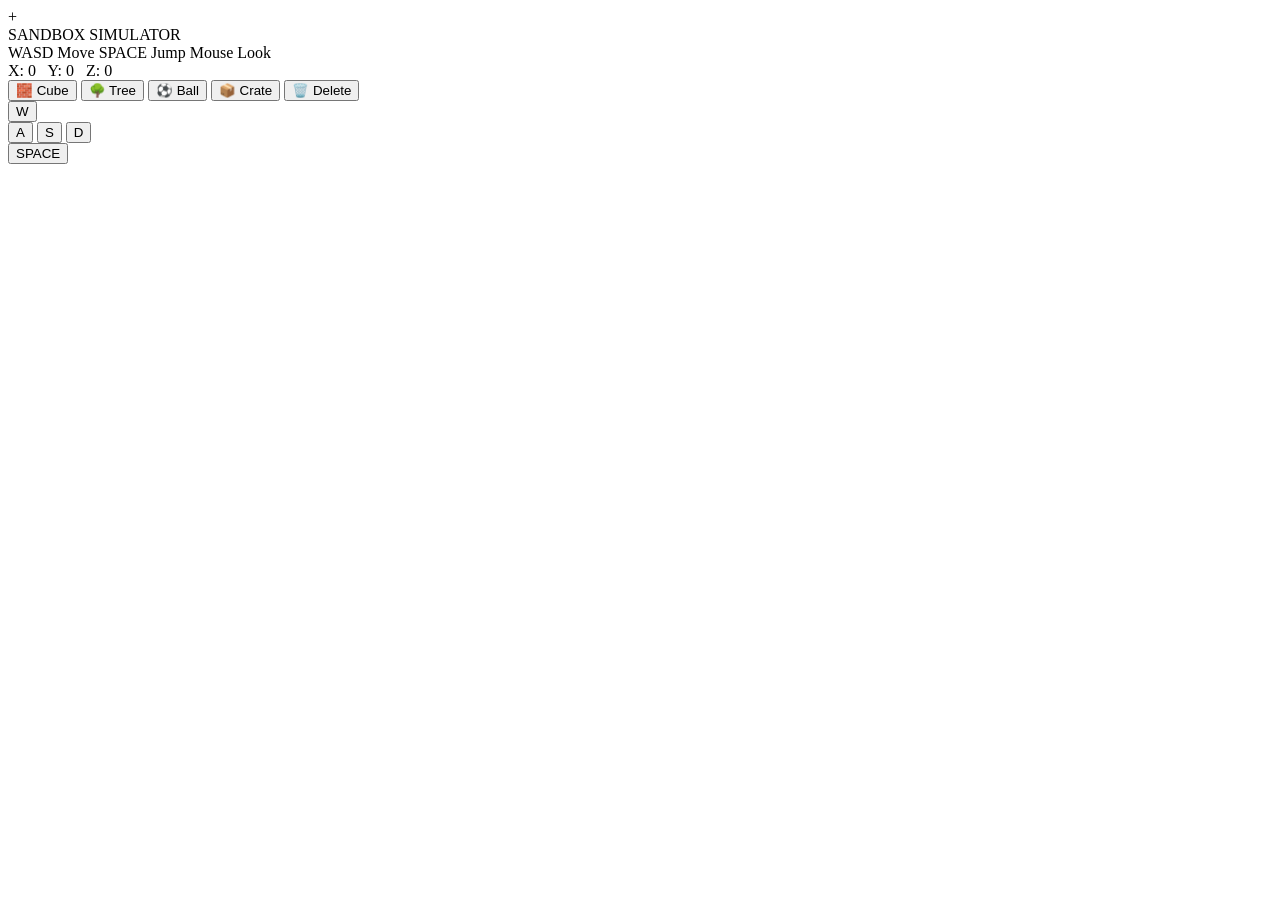
==== index.html @ 4f5f40d2 "Add initial HTML structure for Sandbox Simulator" ====
<!DOCTYPE html>
<html lang="en">
<head>
  <meta charset="UTF-8">
  <meta name="viewport" content="width=device-width, initial-scale=1.0">
  <title>Sandbox Simulator</title>
  <link rel="stylesheet" href="style.css">
</head>

<body>

  <!-- Main Game -->
  <div id="game">

    <!-- Sky -->
    <div id="sky"></div>

    <!-- World -->
    <div id="world">

      <div class="ground"></div>

      <div class="object cube cube1"></div>
      <div class="object cube cube2"></div>
      <div class="object cube cube3"></div>

      <div class="tree tree1">
        <div class="trunk"></div>
        <div class="leaves"></div>
      </div>

      <div class="tree tree2">
        <div class="trunk"></div>
        <div class="leaves"></div>
      </div>

    </div>

    <!-- Crosshair -->
    <div id="crosshair">+</div>

    <!-- HUD -->
    <div id="hud">

      <div class="hud-title">
        SANDBOX SIMULATOR
      </div>

      <div class="hud-info">
        <span>WASD Move</span>
        <span>SPACE Jump</span>
        <span>Mouse Look</span>
      </div>

      <div id="coordinates">
        X: 0 &nbsp; Y: 0 &nbsp; Z: 0
      </div>

    </div>

    <!-- Object toolbar -->
    <div id="toolbar">

      <button class="tool active" data-object="cube">
        🧱
        <span>Cube</span>
      </button>

      <button class="tool" data-object="tree">
        🌳
        <span>Tree</span>
      </button>

      <button class="tool" data-object="ball">
        ⚽
        <span>Ball</span>
      </button>

      <button class="tool" data-object="crate">
        📦
        <span>Crate</span>
      </button>

      <button id="deleteMode">
        🗑️
        <span>Delete</span>
      </button>

    </div>

    <!-- Controls -->
    <div id="controls">

      <div class="control-row">
        <button data-key="w">W</button>
      </div>

      <div class="control-row">
        <button data-key="a">A</button>
        <button data-key="s">S</button>
        <button data-key="d">D</button>
      </div>

      <button id="jumpButton">SPACE</button>

    </div>

  </div>

  <script src="script.js"></script>

</body>
</html>
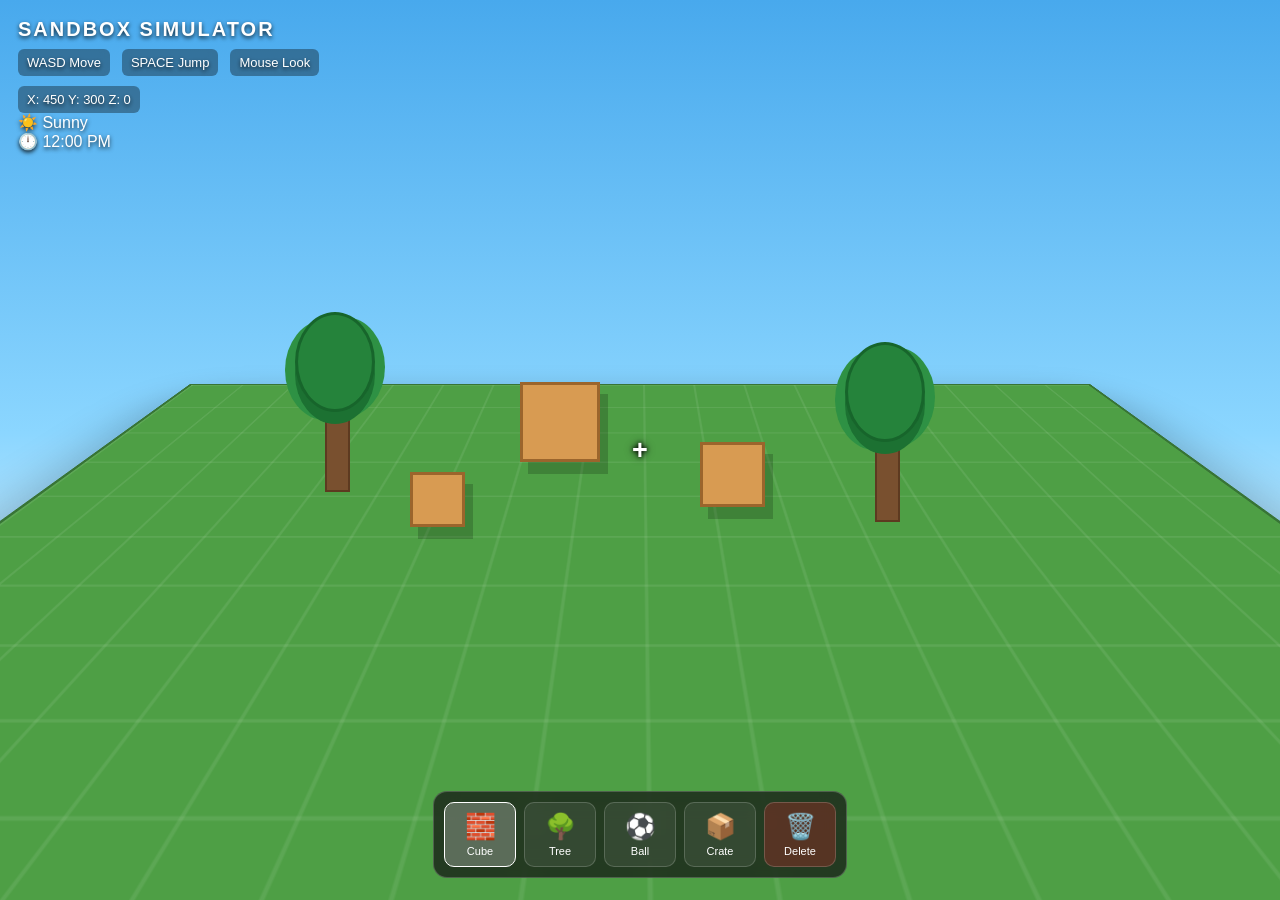
==== commit 50b60861: "Refactor HTML structure and improve comments" ====
--- a/index.html
+++ b/index.html
@@ -9,17 +9,23 @@
 
 <body>
 
-  <!-- Main Game -->
   <div id="game">
 
-    <!-- Sky -->
-    <div id="sky"></div>
+    <!-- SKY / WEATHER -->
+    <div id="sky">
+      <div id="sun"></div>
+      <div id="moon"></div>
+      <div id="cloudLayer"></div>
+      <div id="rainLayer"></div>
+      <div id="fogLayer"></div>
+    </div>
 
-    <!-- World -->
+    <!-- WORLD -->
     <div id="world">
 
       <div class="ground"></div>
 
+      <!-- Existing objects -->
       <div class="object cube cube1"></div>
       <div class="object cube cube2"></div>
       <div class="object cube cube3"></div>
@@ -34,9 +40,17 @@
         <div class="leaves"></div>
       </div>
 
+      <!-- Player -->
+      <div id="player">
+        <div class="player-head"></div>
+        <div class="player-body"></div>
+        <div class="player-leg left"></div>
+        <div class="player-leg right"></div>
+      </div>
+
     </div>
 
-    <!-- Crosshair -->
+    <!-- CROSSHAIR -->
     <div id="crosshair">+</div>
 
     <!-- HUD -->
@@ -53,12 +67,49 @@
       </div>
 
       <div id="coordinates">
-        X: 0 &nbsp; Y: 0 &nbsp; Z: 0
+        X: 450 &nbsp; Y: 300 &nbsp; Z: 0
+      </div>
+
+      <div id="weatherStatus">
+        ☀️ Sunny
+      </div>
+
+      <div id="timeStatus">
+        🕛 12:00 PM
       </div>
 
     </div>
 
-    <!-- Object toolbar -->
+    <!-- WEATHER PANEL -->
+    <div id="weatherPanel">
+
+      <div class="panel-title">
+        WEATHER
+      </div>
+
+      <button class="weatherButton active" data-weather="sunny">
+        ☀️ Sunny
+      </button>
+
+      <button class="weatherButton" data-weather="cloudy">
+        ☁️ Cloudy
+      </button>
+
+      <button class="weatherButton" data-weather="rain">
+        🌧️ Rain
+      </button>
+
+      <button class="weatherButton" data-weather="fog">
+        🌫️ Fog
+      </button>
+
+      <button id="dayNightButton">
+        🌙 Night
+      </button>
+
+    </div>
+
+    <!-- OBJECT TOOLBAR -->
     <div id="toolbar">
 
       <button class="tool active" data-object="cube">
@@ -88,7 +139,7 @@
 
     </div>
 
-    <!-- Controls -->
+    <!-- MOBILE CONTROLS -->
     <div id="controls">
 
       <div class="control-row">
@@ -101,7 +152,9 @@
         <button data-key="d">D</button>
       </div>
 
-      <button id="jumpButton">SPACE</button>
+      <button id="jumpButton">
+        SPACE
+      </button>
 
     </div>
 
--- a/style.css
+++ b/style.css
@@ -0,0 +1,428 @@
+* {
+  box-sizing: border-box;
+  margin: 0;
+  padding: 0;
+  user-select: none;
+}
+
+html,
+body {
+  width: 100%;
+  height: 100%;
+  overflow: hidden;
+  font-family: Arial, sans-serif;
+  background: #111;
+}
+
+body {
+  cursor: crosshair;
+}
+
+/* =========================
+   GAME
+========================= */
+
+#game {
+  position: relative;
+  width: 100vw;
+  height: 100vh;
+  overflow: hidden;
+  background: #75c9ff;
+}
+
+/* =========================
+   SKY
+========================= */
+
+#sky {
+  position: absolute;
+  inset: 0;
+  background:
+    linear-gradient(
+      to bottom,
+      #48a9ed 0%,
+      #8bd6ff 48%,
+      #d9f3ff 72%
+    );
+}
+
+/* =========================
+   WORLD
+========================= */
+
+#world {
+  position: absolute;
+  left: 50%;
+  top: 48%;
+  width: 900px;
+  height: 600px;
+  transform: translate(-50%, -50%);
+  perspective: 700px;
+}
+
+/* =========================
+   GROUND
+========================= */
+
+.ground {
+  position: absolute;
+  left: 50%;
+  top: 42%;
+  width: 900px;
+  height: 600px;
+
+  transform:
+    translateX(-50%)
+    rotateX(62deg);
+
+  transform-origin: center top;
+
+  background-color: #4e9f45;
+
+  background-image:
+    linear-gradient(
+      rgba(255,255,255,0.08) 2px,
+      transparent 2px
+    ),
+    linear-gradient(
+      90deg,
+      rgba(255,255,255,0.08) 2px,
+      transparent 2px
+    );
+
+  background-size: 50px 50px;
+
+  border: 3px solid #387436;
+
+  box-shadow:
+    0 20px 60px rgba(0,0,0,0.25);
+}
+
+/* =========================
+   CUBES
+========================= */
+
+.object {
+  position: absolute;
+  transform-style: preserve-3d;
+}
+
+.cube {
+  width: 80px;
+  height: 80px;
+  background: #d89b52;
+  border: 3px solid #9b652c;
+  box-shadow:
+    8px 12px 0 rgba(0,0,0,0.18);
+}
+
+.cube1 {
+  left: 330px;
+  top: 250px;
+}
+
+.cube2 {
+  left: 510px;
+  top: 310px;
+  width: 65px;
+  height: 65px;
+}
+
+.cube3 {
+  left: 220px;
+  top: 340px;
+  width: 55px;
+  height: 55px;
+}
+
+/* =========================
+   TREES
+========================= */
+
+.tree {
+  position: absolute;
+  width: 90px;
+  height: 180px;
+}
+
+.tree1 {
+  left: 100px;
+  top: 180px;
+}
+
+.tree2 {
+  left: 650px;
+  top: 210px;
+}
+
+.trunk {
+  position: absolute;
+  bottom: 0;
+  left: 35px;
+  width: 25px;
+  height: 85px;
+  background: #79502f;
+  border: 2px solid #5d3a20;
+}
+
+.leaves {
+  position: absolute;
+  top: 0;
+  left: 5px;
+  width: 80px;
+  height: 100px;
+  background: #25833b;
+  border-radius: 50%;
+  border: 3px solid #17652b;
+  box-shadow:
+    0 12px 0 #1c7132,
+    10px 5px 0 #2e9144,
+    -10px 8px 0 #2e9144;
+}
+
+/* =========================
+   CROSSHAIR
+========================= */
+
+#crosshair {
+  position: absolute;
+  left: 50%;
+  top: 50%;
+
+  transform: translate(-50%, -50%);
+
+  font-size: 27px;
+  font-weight: bold;
+
+  color: white;
+
+  text-shadow:
+    0 0 4px black,
+    0 0 8px black;
+
+  pointer-events: none;
+  z-index: 20;
+}
+
+/* =========================
+   HUD
+========================= */
+
+#hud {
+  position: absolute;
+  top: 18px;
+  left: 18px;
+
+  z-index: 30;
+
+  color: white;
+
+  text-shadow:
+    0 2px 4px rgba(0,0,0,0.8);
+}
+
+.hud-title {
+  font-size: 20px;
+  font-weight: bold;
+  letter-spacing: 2px;
+}
+
+.hud-info {
+  margin-top: 8px;
+
+  display: flex;
+  gap: 12px;
+
+  font-size: 13px;
+}
+
+.hud-info span {
+  padding: 6px 9px;
+
+  background: rgba(0,0,0,0.35);
+
+  border-radius: 6px;
+
+  backdrop-filter: blur(5px);
+}
+
+#coordinates {
+  margin-top: 10px;
+
+  font-size: 13px;
+
+  padding: 6px 9px;
+
+  width: max-content;
+
+  background: rgba(0,0,0,0.35);
+
+  border-radius: 6px;
+}
+
+/* =========================
+   TOOLBAR
+========================= */
+
+#toolbar {
+  position: absolute;
+
+  bottom: 22px;
+  left: 50%;
+
+  transform: translateX(-50%);
+
+  display: flex;
+  gap: 8px;
+
+  padding: 10px;
+
+  background: rgba(20,20,20,0.72);
+
+  border: 1px solid rgba(255,255,255,0.2);
+
+  border-radius: 14px;
+
+  backdrop-filter: blur(12px);
+
+  z-index: 40;
+}
+
+#toolbar button {
+  width: 72px;
+  height: 65px;
+
+  border: 1px solid rgba(255,255,255,0.18);
+
+  border-radius: 10px;
+
+  background: rgba(255,255,255,0.08);
+
+  color: white;
+
+  font-size: 25px;
+
+  cursor: pointer;
+
+  transition:
+    transform 0.15s ease,
+    background 0.15s ease;
+}
+
+#toolbar button span {
+  display: block;
+
+  margin-top: 4px;
+
+  font-size: 11px;
+}
+
+#toolbar button:hover {
+  transform: translateY(-4px);
+
+  background: rgba(255,255,255,0.18);
+}
+
+#toolbar button.active {
+  background: rgba(255,255,255,0.25);
+
+  border-color: white;
+}
+
+/* =========================
+   DELETE BUTTON
+========================= */
+
+#deleteMode {
+  background: rgba(180,40,40,0.35) !important;
+}
+
+#deleteMode.active {
+  background: rgba(220,50,50,0.7) !important;
+}
+
+/* =========================
+   MOBILE CONTROLS
+========================= */
+
+#controls {
+  position: absolute;
+
+  left: 20px;
+  bottom: 25px;
+
+  z-index: 50;
+
+  display: none;
+}
+
+.control-row {
+  display: flex;
+  justify-content: center;
+}
+
+#controls button {
+  width: 48px;
+  height: 48px;
+
+  margin: 3px;
+
+  border-radius: 9px;
+
+  background: rgba(0,0,0,0.5);
+
+  border: 1px solid rgba(255,255,255,0.25);
+
+  color: white;
+
+  font-weight: bold;
+
+  cursor: pointer;
+}
+
+#jumpButton {
+  width: 160px !important;
+  margin-top: 8px !important;
+}
+
+/* =========================
+   RESPONSIVE
+========================= */
+
+@media (max-width: 700px) {
+
+  #toolbar {
+    bottom: 15px;
+
+    transform: translateX(-50%) scale(0.85);
+  }
+
+  #hud {
+    top: 10px;
+    left: 10px;
+  }
+
+  .hud-info {
+    display: none;
+  }
+
+  #controls {
+    display: block;
+  }
+
+  .tree1 {
+    left: 50px;
+  }
+
+  .tree2 {
+    left: 600px;
+  }
+}
+
+/* =========================
+   DISABLED / HIDDEN
+========================= */
+
+.hidden {
+  display: none !important;
+}
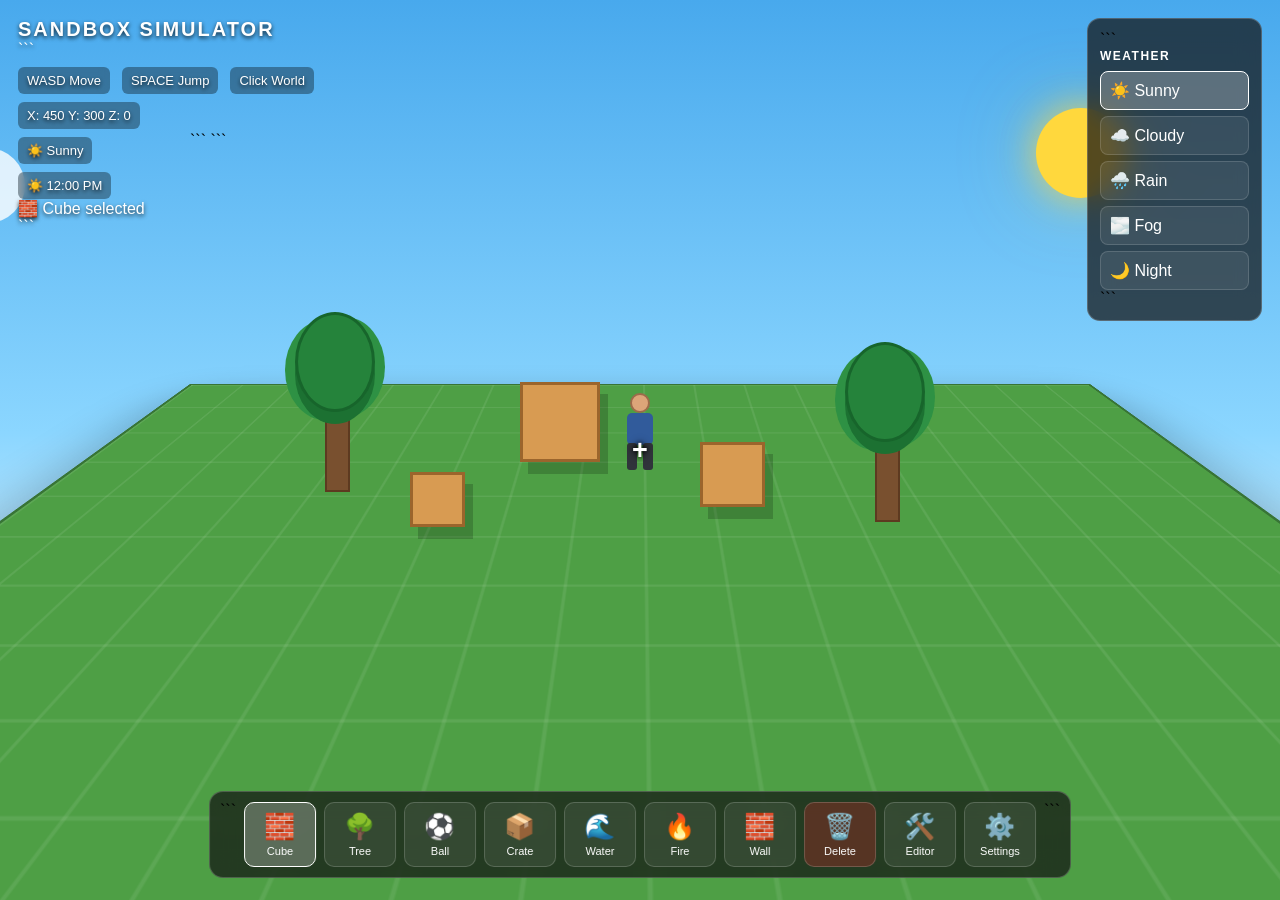
==== commit 0944d565: "Update index.html" ====
--- a/index.html
+++ b/index.html
@@ -1,4 +1,5 @@
 <!DOCTYPE html>
+
 <html lang="en">
 <head>
   <meta charset="UTF-8">
@@ -9,158 +10,242 @@
 
 <body>
 
-  <div id="game">
-
-    <!-- SKY / WEATHER -->
-    <div id="sky">
-      <div id="sun"></div>
-      <div id="moon"></div>
-      <div id="cloudLayer"></div>
-      <div id="rainLayer"></div>
-      <div id="fogLayer"></div>
-    </div>
-
-    <!-- WORLD -->
-    <div id="world">
-
-      <div class="ground"></div>
-
-      <!-- Existing objects -->
-      <div class="object cube cube1"></div>
-      <div class="object cube cube2"></div>
-      <div class="object cube cube3"></div>
-
-      <div class="tree tree1">
-        <div class="trunk"></div>
-        <div class="leaves"></div>
-      </div>
-
-      <div class="tree tree2">
-        <div class="trunk"></div>
-        <div class="leaves"></div>
-      </div>
-
-      <!-- Player -->
-      <div id="player">
-        <div class="player-head"></div>
-        <div class="player-body"></div>
-        <div class="player-leg left"></div>
-        <div class="player-leg right"></div>
-      </div>
-
-    </div>
-
-    <!-- CROSSHAIR -->
-    <div id="crosshair">+</div>
-
-    <!-- HUD -->
-    <div id="hud">
-
-      <div class="hud-title">
-        SANDBOX SIMULATOR
-      </div>
-
-      <div class="hud-info">
-        <span>WASD Move</span>
-        <span>SPACE Jump</span>
-        <span>Mouse Look</span>
-      </div>
-
-      <div id="coordinates">
-        X: 450 &nbsp; Y: 300 &nbsp; Z: 0
-      </div>
-
-      <div id="weatherStatus">
-        ☀️ Sunny
-      </div>
-
-      <div id="timeStatus">
-        🕛 12:00 PM
-      </div>
-
-    </div>
-
-    <!-- WEATHER PANEL -->
-    <div id="weatherPanel">
-
-      <div class="panel-title">
-        WEATHER
-      </div>
-
-      <button class="weatherButton active" data-weather="sunny">
-        ☀️ Sunny
-      </button>
-
-      <button class="weatherButton" data-weather="cloudy">
-        ☁️ Cloudy
-      </button>
-
-      <button class="weatherButton" data-weather="rain">
-        🌧️ Rain
-      </button>
-
-      <button class="weatherButton" data-weather="fog">
-        🌫️ Fog
-      </button>
-
-      <button id="dayNightButton">
-        🌙 Night
-      </button>
-
-    </div>
-
-    <!-- OBJECT TOOLBAR -->
-    <div id="toolbar">
-
-      <button class="tool active" data-object="cube">
-        🧱
-        <span>Cube</span>
-      </button>
-
-      <button class="tool" data-object="tree">
-        🌳
-        <span>Tree</span>
-      </button>
-
-      <button class="tool" data-object="ball">
-        ⚽
-        <span>Ball</span>
-      </button>
-
-      <button class="tool" data-object="crate">
-        📦
-        <span>Crate</span>
-      </button>
-
-      <button id="deleteMode">
-        🗑️
-        <span>Delete</span>
-      </button>
-
-    </div>
-
-    <!-- MOBILE CONTROLS -->
-    <div id="controls">
-
-      <div class="control-row">
-        <button data-key="w">W</button>
-      </div>
-
-      <div class="control-row">
-        <button data-key="a">A</button>
-        <button data-key="s">S</button>
-        <button data-key="d">D</button>
-      </div>
-
-      <button id="jumpButton">
-        SPACE
-      </button>
-
-    </div>
-
-  </div>
-
-  <script src="script.js"></script>
+<div id="game">
+
+  <div id="sky">
+    <div id="sun"></div>
+    <div id="moon"></div>
+    <div id="cloudLayer"></div>
+    <div id="rainLayer"></div>
+    <div id="fogLayer"></div>
+  </div>
+
+  <div id="world">
+
+```
+<div class="ground"></div>
+
+<div class="object cube cube1"></div>
+<div class="object cube cube2"></div>
+<div class="object cube cube3"></div>
+
+<div class="tree tree1">
+  <div class="trunk"></div>
+  <div class="leaves"></div>
+</div>
+
+<div class="tree tree2">
+  <div class="trunk"></div>
+  <div class="leaves"></div>
+</div>
+
+<div id="player">
+  <div class="player-head"></div>
+  <div class="player-body"></div>
+  <div class="player-leg left"></div>
+  <div class="player-leg right"></div>
+</div>
+```
+
+  </div>
+
+  <div id="crosshair">+</div>
+
+  <div id="hud">
+    <div class="hud-title">SANDBOX SIMULATOR</div>
+
+```
+<div class="hud-info">
+  <span>WASD Move</span>
+  <span>SPACE Jump</span>
+  <span>Click World</span>
+</div>
+
+<div id="coordinates">X: 450 Y: 300 Z: 0</div>
+<div id="weatherStatus">☀️ Sunny</div>
+<div id="timeStatus">☀️ 12:00 PM</div>
+<div id="selectedStatus">🧱 Cube selected</div>
+```
+
+  </div>
+
+  <!-- WEATHER -->
+
+  <div id="weatherPanel" class="panel">
+
+```
+<div class="panel-title">WEATHER</div>
+
+<button class="weatherButton active" data-weather="sunny">
+  ☀️ Sunny
+</button>
+
+<button class="weatherButton" data-weather="cloudy">
+  ☁️ Cloudy
+</button>
+
+<button class="weatherButton" data-weather="rain">
+  🌧️ Rain
+</button>
+
+<button class="weatherButton" data-weather="fog">
+  🌫️ Fog
+</button>
+
+<button id="dayNightButton">
+  🌙 Night
+</button>
+```
+
+  </div>
+
+  <!-- WORLD MENU -->
+
+  <div id="worldPanel" class="panel">
+
+```
+<div class="panel-title">WORLD</div>
+
+<button id="saveWorld">💾 Save</button>
+<button id="loadWorld">📂 Load</button>
+<button id="clearWorld">🗑️ Clear</button>
+<button id="resetPlayer">↩️ Reset Player</button>
+```
+
+  </div>
+
+  <!-- OBJECT TOOLBAR -->
+
+  <div id="toolbar">
+
+```
+<button class="tool active" data-object="cube">
+  🧱
+  <span>Cube</span>
+</button>
+
+<button class="tool" data-object="tree">
+  🌳
+  <span>Tree</span>
+</button>
+
+<button class="tool" data-object="ball">
+  ⚽
+  <span>Ball</span>
+</button>
+
+<button class="tool" data-object="crate">
+  📦
+  <span>Crate</span>
+</button>
+
+<button class="tool" data-object="water">
+  🌊
+  <span>Water</span>
+</button>
+
+<button class="tool" data-object="fire">
+  🔥
+  <span>Fire</span>
+</button>
+
+<button class="tool" data-object="wall">
+  🧱
+  <span>Wall</span>
+</button>
+
+<button id="deleteMode">
+  🗑️
+  <span>Delete</span>
+</button>
+
+<button id="editorButton">
+  🛠️
+  <span>Editor</span>
+</button>
+
+<button id="settingsButton">
+  ⚙️
+  <span>Settings</span>
+</button>
+```
+
+  </div>
+
+  <!-- EDITOR -->
+
+  <div id="editorPanel" class="floatingPanel hidden">
+
+```
+<div class="panel-title">OBJECT EDITOR</div>
+
+<label>
+  Size
+  <input id="sizeSlider" type="range" min="30" max="150" value="65">
+</label>
+
+<label>
+  Rotation
+  <input id="rotationSlider" type="range" min="0" max="360" value="0">
+</label>
+
+<button id="applyEditor">Apply to New Objects</button>
+```
+
+  </div>
+
+  <!-- SETTINGS -->
+
+  <div id="settingsPanel" class="floatingPanel hidden">
+
+```
+<div class="panel-title">SIMULATOR SETTINGS</div>
+
+<label class="settingRow">
+  <span>Player Speed</span>
+  <input id="speedSlider" type="range" min="1" max="10" value="4">
+</label>
+
+<label class="settingRow">
+  <span>Grid</span>
+  <input id="gridToggle" type="checkbox" checked>
+</label>
+
+<label class="settingRow">
+  <span>Animations</span>
+  <input id="animationToggle" type="checkbox" checked>
+</label>
+
+<button id="closeSettings">Close</button>
+```
+
+  </div>
+
+  <!-- MOBILE CONTROLS -->
+
+  <div id="controls">
+
+```
+<div class="control-row">
+  <button data-key="w">W</button>
+</div>
+
+<div class="control-row">
+  <button data-key="a">A</button>
+  <button data-key="s">S</button>
+  <button data-key="d">D</button>
+</div>
+
+<button id="jumpButton">SPACE</button>
+```
+
+  </div>
+
+  <div id="toast"></div>
+
+</div>
+
+<script src="script.js"></script>
 
 </body>
 </html>
--- a/style.css
+++ b/style.css
@@ -14,8 +14,8 @@
   background: #111;
 }
 
-body {
-  cursor: crosshair;
+button {
+  font: inherit;
 }
 
 /* =========================
@@ -37,13 +37,192 @@
 #sky {
   position: absolute;
   inset: 0;
+  overflow: hidden;
+  background: linear-gradient(
+    to bottom,
+    #48a9ed 0%,
+    #8bd6ff 48%,
+    #d9f3ff 72%
+  );
+
+  transition:
+    background 1.5s ease,
+    filter 1.5s ease;
+}
+
+/* =========================
+   SUN
+========================= */
+
+#sun {
+  position: absolute;
+  width: 90px;
+  height: 90px;
+
+  right: 12%;
+  top: 12%;
+
+  border-radius: 50%;
+
+  background: #ffd83d;
+
+  box-shadow:
+    0 0 35px rgba(255, 216, 61, 0.7),
+    0 0 80px rgba(255, 216, 61, 0.35);
+
+  transition:
+    opacity 1s ease,
+    transform 1.5s ease;
+}
+
+/* =========================
+   MOON
+========================= */
+
+#moon {
+  position: absolute;
+
+  width: 70px;
+  height: 70px;
+
+  right: 14%;
+  top: 14%;
+
+  border-radius: 50%;
+
+  background: #f3f3d0;
+
+  box-shadow:
+    0 0 25px rgba(255,255,220,0.6);
+
+  opacity: 0;
+
+  transition: opacity 1.5s ease;
+}
+
+/* =========================
+   CLOUDS
+========================= */
+
+#cloudLayer {
+  position: absolute;
+  inset: 0;
+
+  pointer-events: none;
+
+  transition: opacity 1s ease;
+}
+
+#cloudLayer::before,
+#cloudLayer::after {
+  content: "";
+
+  position: absolute;
+
+  width: 220px;
+  height: 65px;
+
+  border-radius: 50px;
+
+  background: rgba(255,255,255,0.8);
+
+  box-shadow:
+    50px -20px 0 10px rgba(255,255,255,0.8),
+    100px 0 0 5px rgba(255,255,255,0.8);
+
+  animation: cloudMove 35s linear infinite;
+}
+
+#cloudLayer::before {
+  top: 17%;
+  left: -300px;
+}
+
+#cloudLayer::after {
+  top: 30%;
+  left: -600px;
+
+  transform: scale(0.75);
+
+  animation-duration: 50s;
+}
+
+@keyframes cloudMove {
+
+  from {
+    transform: translateX(0);
+  }
+
+  to {
+    transform: translateX(calc(100vw + 900px));
+  }
+
+}
+
+/* =========================
+   RAIN
+========================= */
+
+#rainLayer {
+  position: absolute;
+  inset: 0;
+
+  pointer-events: none;
+
+  opacity: 0;
+
+  background-image:
+    repeating-linear-gradient(
+      105deg,
+      transparent 0px,
+      transparent 9px,
+      rgba(255,255,255,0.55) 10px,
+      transparent 11px,
+      transparent 18px
+    );
+
+  background-size: 22px 30px;
+
+  animation: rainFall 0.45s linear infinite;
+
+  transition: opacity 0.8s ease;
+}
+
+@keyframes rainFall {
+
+  from {
+    background-position: 0 0;
+  }
+
+  to {
+    background-position: -20px 60px;
+  }
+
+}
+
+/* =========================
+   FOG
+========================= */
+
+#fogLayer {
+  position: absolute;
+  inset: 0;
+
+  pointer-events: none;
+
+  opacity: 0;
+
   background:
-    linear-gradient(
-      to bottom,
-      #48a9ed 0%,
-      #8bd6ff 48%,
-      #d9f3ff 72%
+    radial-gradient(
+      ellipse at center,
+      rgba(255,255,255,0.65),
+      rgba(255,255,255,0.15),
+      transparent 70%
     );
+
+  backdrop-filter: blur(3px);
+
+  transition: opacity 1s ease;
 }
 
 /* =========================
@@ -52,12 +231,18 @@
 
 #world {
   position: absolute;
+
   left: 50%;
   top: 48%;
+
   width: 900px;
   height: 600px;
+
   transform: translate(-50%, -50%);
+
   perspective: 700px;
+
+  transition: filter 1.5s ease;
 }
 
 /* =========================
@@ -66,8 +251,10 @@
 
 .ground {
   position: absolute;
+
   left: 50%;
   top: 42%;
+
   width: 900px;
   height: 600px;
 
@@ -104,14 +291,16 @@
 
 .object {
   position: absolute;
-  transform-style: preserve-3d;
 }
 
 .cube {
   width: 80px;
   height: 80px;
+
   background: #d89b52;
+
   border: 3px solid #9b652c;
+
   box-shadow:
     8px 12px 0 rgba(0,0,0,0.18);
 }
@@ -124,6 +313,7 @@
 .cube2 {
   left: 510px;
   top: 310px;
+
   width: 65px;
   height: 65px;
 }
@@ -131,6 +321,7 @@
 .cube3 {
   left: 220px;
   top: 340px;
+
   width: 55px;
   height: 55px;
 }
@@ -141,6 +332,7 @@
 
 .tree {
   position: absolute;
+
   width: 90px;
   height: 180px;
 }
@@ -157,23 +349,33 @@
 
 .trunk {
   position: absolute;
+
   bottom: 0;
   left: 35px;
+
   width: 25px;
   height: 85px;
+
   background: #79502f;
+
   border: 2px solid #5d3a20;
 }
 
 .leaves {
   position: absolute;
+
   top: 0;
   left: 5px;
+
   width: 80px;
   height: 100px;
+
   background: #25833b;
+
   border-radius: 50%;
+
   border: 3px solid #17652b;
+
   box-shadow:
     0 12px 0 #1c7132,
     10px 5px 0 #2e9144,
@@ -181,27 +383,100 @@
 }
 
 /* =========================
+   PLAYER
+========================= */
+
+#player {
+  position: absolute;
+
+  left: 450px;
+  top: 300px;
+
+  width: 42px;
+  height: 78px;
+
+  z-index: 15;
+
+  transform: translate(-50%, -50%);
+
+  transition: transform 0.08s linear;
+}
+
+.player-head {
+  position: absolute;
+
+  left: 11px;
+  top: 0;
+
+  width: 20px;
+  height: 20px;
+
+  border-radius: 50%;
+
+  background: #dca579;
+
+  border: 2px solid #9c6b4a;
+}
+
+.player-body {
+  position: absolute;
+
+  left: 8px;
+  top: 20px;
+
+  width: 26px;
+  height: 32px;
+
+  background: #315b9b;
+
+  border-radius: 5px;
+}
+
+.player-leg {
+  position: absolute;
+
+  top: 50px;
+
+  width: 10px;
+  height: 27px;
+
+  background: #30343b;
+
+  border-radius: 3px;
+}
+
+.player-leg.left {
+  left: 8px;
+}
+
+.player-leg.right {
+  right: 8px;
+}
+
+/* =========================
    CROSSHAIR
 ========================= */
 
 #crosshair {
   position: absolute;
+
   left: 50%;
   top: 50%;
 
   transform: translate(-50%, -50%);
 
+  color: white;
+
   font-size: 27px;
   font-weight: bold;
-
-  color: white;
 
   text-shadow:
     0 0 4px black,
     0 0 8px black;
 
   pointer-events: none;
-  z-index: 20;
+
+  z-index: 30;
 }
 
 /* =========================
@@ -210,10 +485,11 @@
 
 #hud {
   position: absolute;
+
   top: 18px;
   left: 18px;
 
-  z-index: 30;
+  z-index: 40;
 
   color: white;
 
@@ -224,6 +500,7 @@
 .hud-title {
   font-size: 20px;
   font-weight: bold;
+
   letter-spacing: 2px;
 }
 
@@ -246,18 +523,98 @@
   backdrop-filter: blur(5px);
 }
 
-#coordinates {
-  margin-top: 10px;
+#coordinates,
+#weatherStatus,
+#timeStatus {
+  margin-top: 8px;
+
+  padding: 6px 9px;
+
+  width: max-content;
 
   font-size: 13px;
 
-  padding: 6px 9px;
-
-  width: max-content;
-
   background: rgba(0,0,0,0.35);
 
   border-radius: 6px;
+
+  backdrop-filter: blur(5px);
+}
+
+/* =========================
+   WEATHER PANEL
+========================= */
+
+#weatherPanel {
+  position: absolute;
+
+  right: 18px;
+  top: 18px;
+
+  width: 175px;
+
+  padding: 12px;
+
+  background: rgba(20,20,20,0.72);
+
+  border: 1px solid rgba(255,255,255,0.2);
+
+  border-radius: 13px;
+
+  backdrop-filter: blur(12px);
+
+  z-index: 50;
+}
+
+.panel-title {
+  margin-bottom: 8px;
+
+  color: white;
+
+  font-size: 12px;
+  font-weight: bold;
+
+  letter-spacing: 1.5px;
+}
+
+.weatherButton,
+#dayNightButton {
+  display: block;
+
+  width: 100%;
+
+  margin-top: 6px;
+
+  padding: 9px;
+
+  border: 1px solid rgba(255,255,255,0.15);
+
+  border-radius: 8px;
+
+  background: rgba(255,255,255,0.08);
+
+  color: white;
+
+  cursor: pointer;
+
+  text-align: left;
+
+  transition:
+    background 0.2s ease,
+    transform 0.15s ease;
+}
+
+.weatherButton:hover,
+#dayNightButton:hover {
+  background: rgba(255,255,255,0.18);
+
+  transform: translateX(-2px);
+}
+
+.weatherButton.active {
+  background: rgba(255,255,255,0.25);
+
+  border-color: white;
 }
 
 /* =========================
@@ -285,7 +642,7 @@
 
   backdrop-filter: blur(12px);
 
-  z-index: 40;
+  z-index: 60;
 }
 
 #toolbar button {
@@ -329,10 +686,6 @@
   border-color: white;
 }
 
-/* =========================
-   DELETE BUTTON
-========================= */
-
 #deleteMode {
   background: rgba(180,40,40,0.35) !important;
 }
@@ -351,7 +704,7 @@
   left: 20px;
   bottom: 25px;
 
-  z-index: 50;
+  z-index: 70;
 
   display: none;
 }
@@ -386,43 +739,139 @@
 }
 
 /* =========================
+   NIGHT MODE
+========================= */
+
+#game.night #sky {
+  background:
+    linear-gradient(
+      to bottom,
+      #07132e 0%,
+      #101d42 50%,
+      #18213a 100%
+    );
+}
+
+#game.night #sun {
+  opacity: 0;
+  transform: translateY(40px);
+}
+
+#game.night #moon {
+  opacity: 1;
+}
+
+#game.night .ground {
+  filter: brightness(0.48);
+}
+
+#game.night #world {
+  filter: brightness(0.65);
+}
+
+/* =========================
+   WEATHER STATES
+========================= */
+
+#game.weather-cloudy #sky {
+  background:
+    linear-gradient(
+      to bottom,
+      #71899b,
+      #aab8c0 55%,
+      #c8d0d2
+    );
+}
+
+#game.weather-cloudy #sun {
+  opacity: 0.25;
+}
+
+#game.weather-cloudy #cloudLayer {
+  opacity: 1;
+}
+
+#game.weather-rain #sky {
+  background:
+    linear-gradient(
+      to bottom,
+      #465767,
+      #788894 55%,
+      #9ba7ad
+    );
+}
+
+#game.weather-rain #sun {
+  opacity: 0;
+}
+
+#game.weather-rain #cloudLayer {
+  opacity: 1;
+}
+
+#game.weather-rain #rainLayer {
+  opacity: 1;
+}
+
+#game.weather-rain #world {
+  filter: brightness(0.75);
+}
+
+#game.weather-fog #sky {
+  background:
+    linear-gradient(
+      to bottom,
+      #aab4b7,
+      #cbd1d1
+    );
+}
+
+#game.weather-fog #sun {
+  opacity: 0.15;
+}
+
+#game.weather-fog #fogLayer {
+  opacity: 1;
+}
+
+#game.weather-fog #world {
+  filter: blur(1px) brightness(0.8);
+}
+
+/* =========================
    RESPONSIVE
 ========================= */
 
 @media (max-width: 700px) {
 
-  #toolbar {
-    bottom: 15px;
-
-    transform: translateX(-50%) scale(0.85);
+  #weatherPanel {
+    right: 8px;
+    top: 8px;
+
+    width: 145px;
+
+    transform: scale(0.85);
+    transform-origin: top right;
   }
 
   #hud {
-    top: 10px;
-    left: 10px;
+    top: 8px;
+    left: 8px;
   }
 
   .hud-info {
     display: none;
   }
 
+  #toolbar {
+    bottom: 12px;
+
+    transform:
+      translateX(-50%)
+      scale(0.8);
+  }
+
   #controls {
     display: block;
   }
-
-  .tree1 {
-    left: 50px;
-  }
-
-  .tree2 {
-    left: 600px;
-  }
-}
-
-/* =========================
-   DISABLED / HIDDEN
-========================= */
-
-.hidden {
-  display: none !important;
-}
+}
